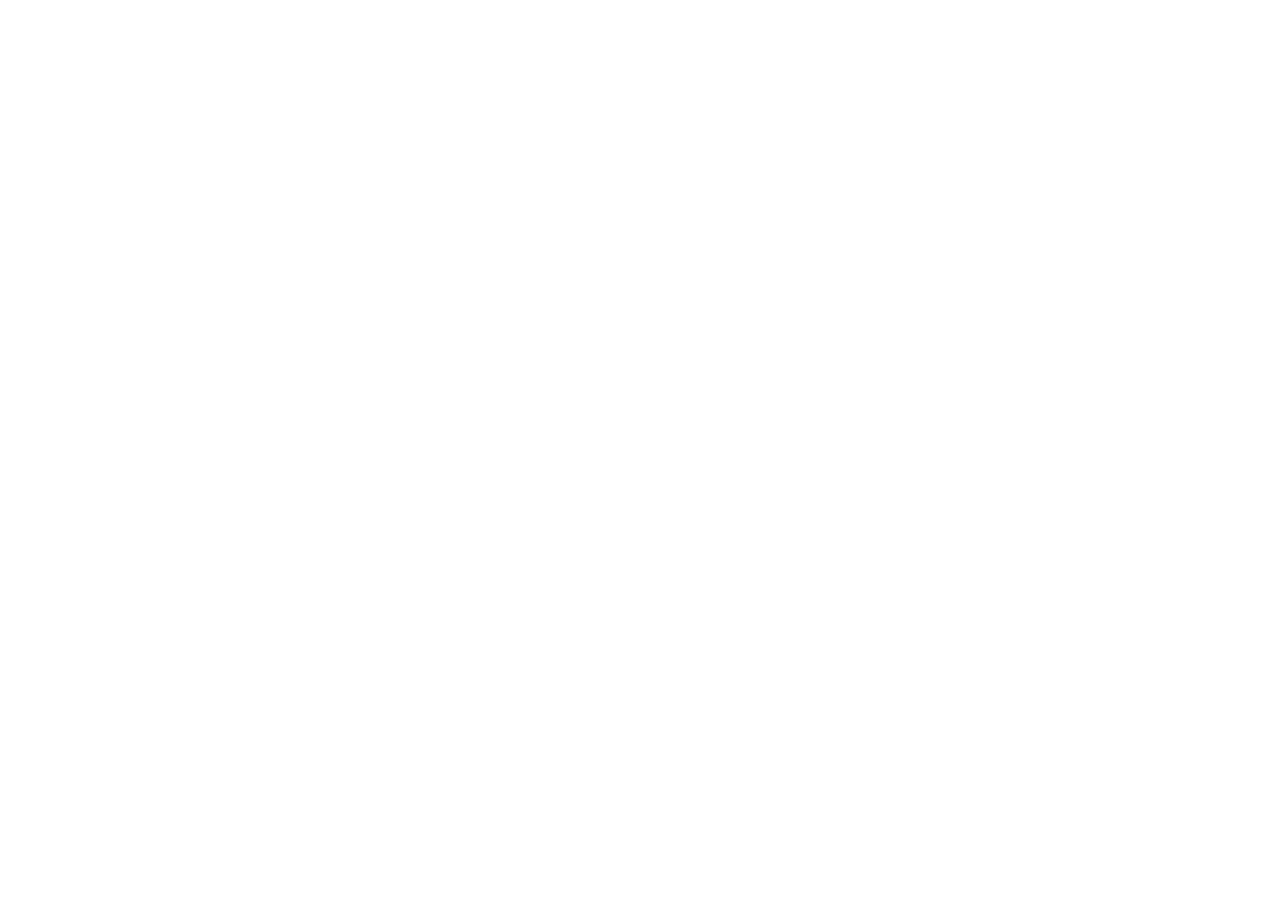
==== index.html @ 36754fdb "iniciando-projeto" ====
<!DOCTYPE html>
<html lang="en">
  <head>
    <meta charset="UTF-8">
    <meta name="viewport" content="width=device-width, initial-scale=1.0"> 
    <link rel="stylesheet" href="./styles.css">
    <link rel="preconnect" href="https://fonts.googleapis.com">
    <link rel="preconnect" href="https://fonts.gstatic.com" crossorigin>
    <link href="https://fonts.googleapis.com/css2?family=Outfit:wght@600;800;900&display=swap" rel="stylesheet">

    <title>Login Page</title>
  </head>

  <body>

  </body>

</html>
---- styles.css ----
* {
  box-sizing: border-box;
  margin: 0;
  padding: 0;
  font-family: 'Outfit', sans-serif;
}
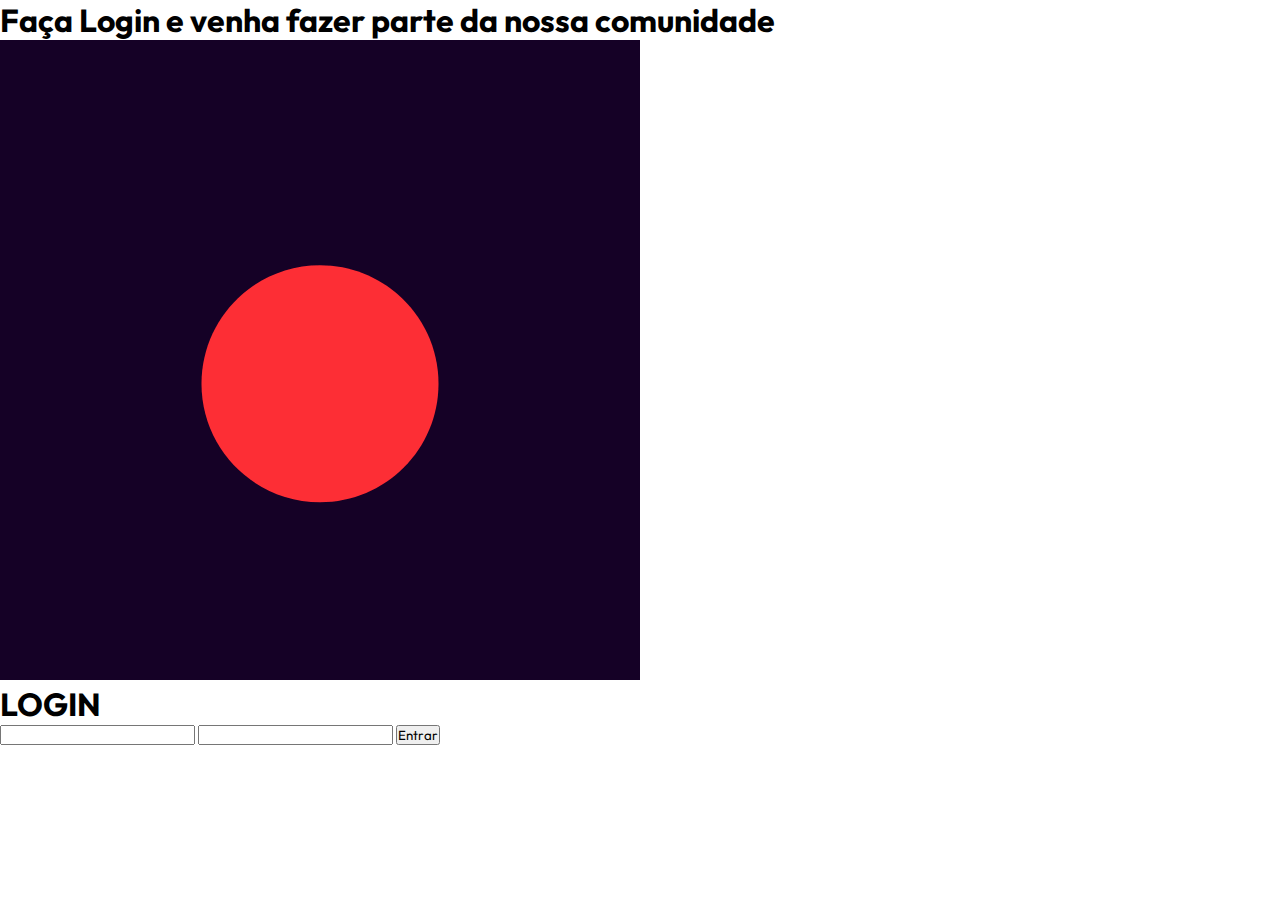
==== commit 06b28ac7: "estrutura-html" ====
--- a/index.html
+++ b/index.html
@@ -13,6 +13,35 @@
 
   <body>
 
+    <main>
+
+      <section>
+        <h1>Faça Login e venha fazer parte da nossa comunidade</h1>
+        <img src="/img/login.gif" alt="gif abstrato">
+      </section>
+
+      <section>
+
+        <form>
+
+          <h1>LOGIN</h1>
+
+          <label for="email">
+            <input type="email" >
+          </label>
+
+          <label for="password">
+            <input type="password" >
+          </label>
+
+          <button type="submit">Entrar</button>
+
+        </form>
+
+      </section>
+
+    </main>
+
   </body>
 
 </html>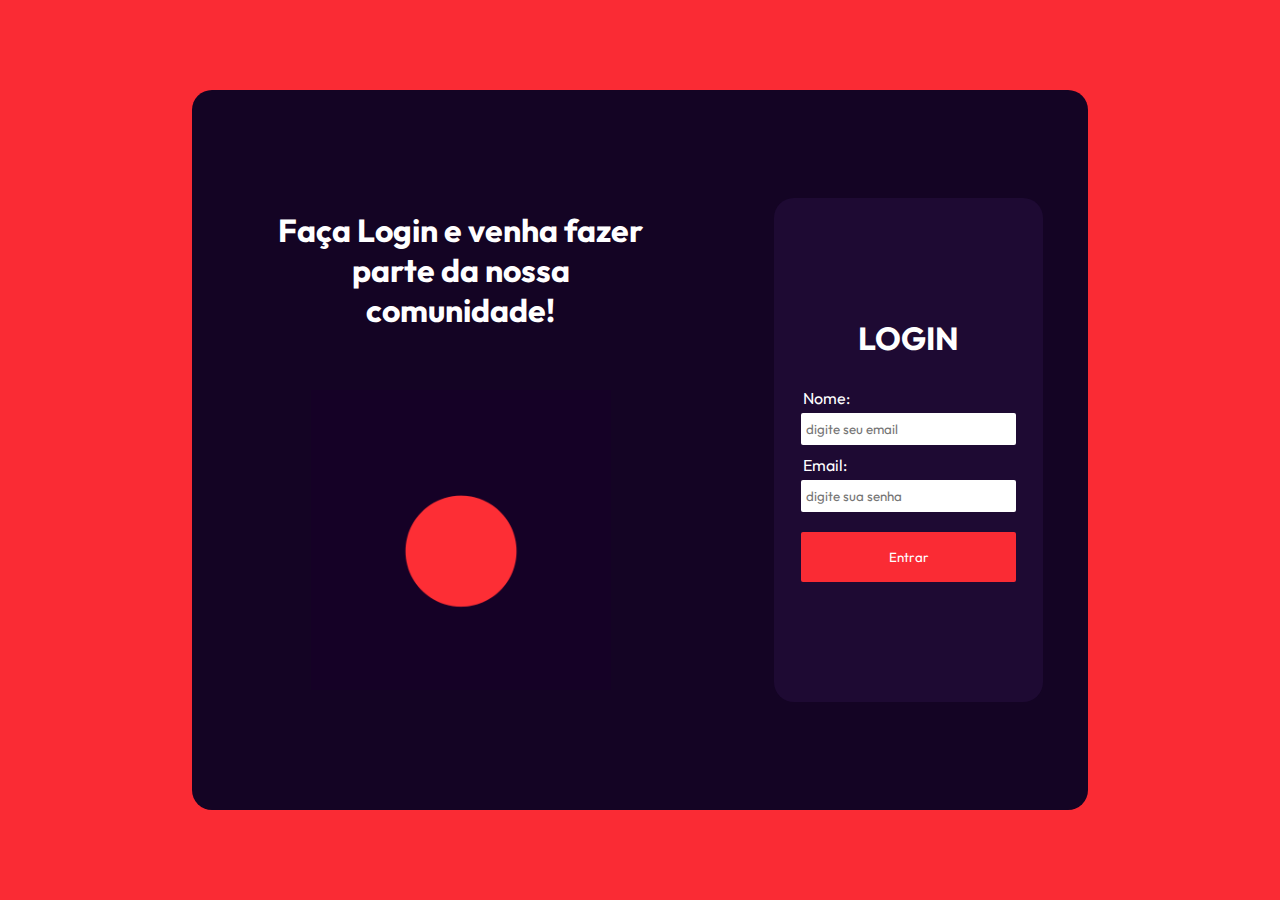
==== commit 9bd5ac57: "css-decidido" ====
--- a/index.html
+++ b/index.html
@@ -16,29 +16,27 @@
     <main>
 
       <section>
-        <h1>Faça Login e venha fazer parte da nossa comunidade</h1>
+        <h1>Faça Login e venha fazer parte da nossa comunidade!</h1>
         <img src="/img/login.gif" alt="gif abstrato">
       </section>
 
-      <section>
+      <form>
 
-        <form>
+        <h1>LOGIN</h1>
 
-          <h1>LOGIN</h1>
+        <label for="email">
+          <p>Nome:</p>
+          <input type="email" placeholder="digite seu email" >
+        </label>
 
-          <label for="email">
-            <input type="email" >
-          </label>
+        <label for="password">
+          <p>Email:</p>
+          <input type="password" placeholder="digite sua senha">
+        </label>
 
-          <label for="password">
-            <input type="password" >
-          </label>
+        <button type="submit">Entrar</button>
 
-          <button type="submit">Entrar</button>
-
-        </form>
-
-      </section>
+      </form>
 
     </main>
 
--- a/styles.css
+++ b/styles.css
@@ -3,4 +3,83 @@
   margin: 0;
   padding: 0;
   font-family: 'Outfit', sans-serif;
+  color: #ffffff;
 }
+
+body {
+  align-items: center;
+  background-color: #fa2b34;
+  display: flex;
+  justify-content: center;
+  width: 100%;
+  height: 100vh;
+}
+
+main {
+  align-items: center;
+  background-color: #140424;
+  border-radius: 20px;
+  display: flex;
+  justify-content: space-around;
+  height: 80%;
+  width: 70%;
+}
+
+img {
+  margin-top: 30px;
+  width: 300px;
+}
+
+section {
+  align-items: center;
+  display: flex;
+  flex-direction: column;
+  justify-content: space-around;
+  padding: 20px;
+  text-align: center;
+  width: 50%;
+}
+
+
+form {
+  align-items: center;
+  background-color: #1e0a33;
+  border-radius: 20px;
+  display: flex;
+  flex-direction: column;
+  justify-content: center;
+  height: 70%;
+  width: 30%;
+}
+
+label {
+  display: flex;
+  flex-direction: column;
+  margin-bottom: 10px;
+  width: 80%;
+}
+
+input {
+  border: none;
+  border-radius: 2px;
+  color: #140424;
+  margin-top: 5px;
+  padding: 8px 5px ;
+}
+
+h1 {
+  margin-bottom: 30px;
+}
+
+p {
+  margin-left: 2px;
+}
+
+button {
+  background-color: #fa2b34;
+  border: none;
+  border-radius: 2px;
+  height: 50px;
+  margin-top: 10px;
+  width: 80%;
+}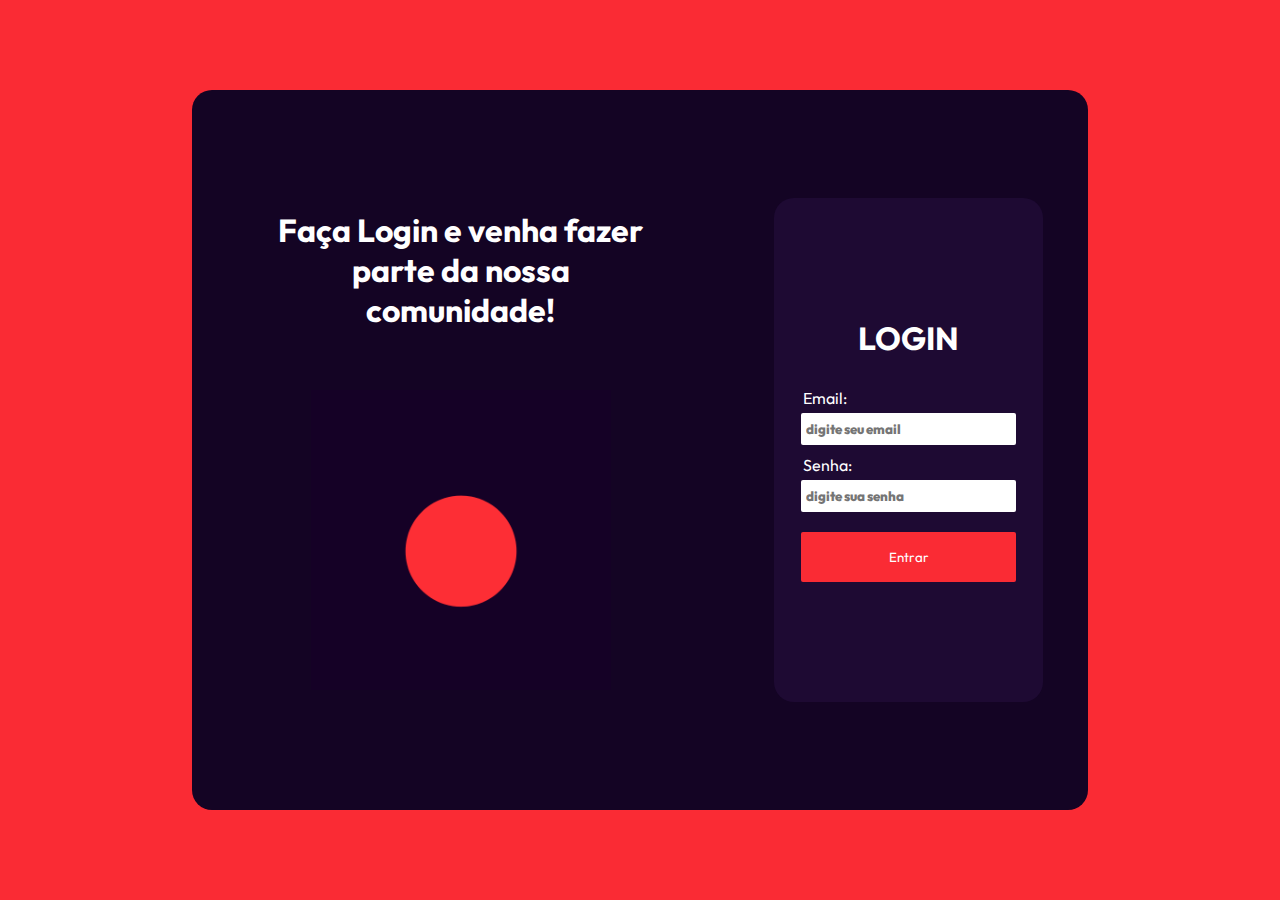
==== commit 91a74de4: "ajuste-input-names" ====
--- a/index.html
+++ b/index.html
@@ -25,12 +25,12 @@
         <h1>LOGIN</h1>
 
         <label for="email">
-          <p>Nome:</p>
+          <p>Email:</p>
           <input type="email" placeholder="digite seu email" >
         </label>
 
         <label for="password">
-          <p>Email:</p>
+          <p>Senha:</p>
           <input type="password" placeholder="digite sua senha">
         </label>
 
--- a/styles.css
+++ b/styles.css
@@ -1,9 +1,9 @@
 * {
   box-sizing: border-box;
+  color: #ffffff;
   margin: 0;
   padding: 0;
   font-family: 'Outfit', sans-serif;
-  color: #ffffff;
 }
 
 body {
@@ -63,6 +63,7 @@
   border: none;
   border-radius: 2px;
   color: #140424;
+  font-weight: 800;
   margin-top: 5px;
   padding: 8px 5px ;
 }
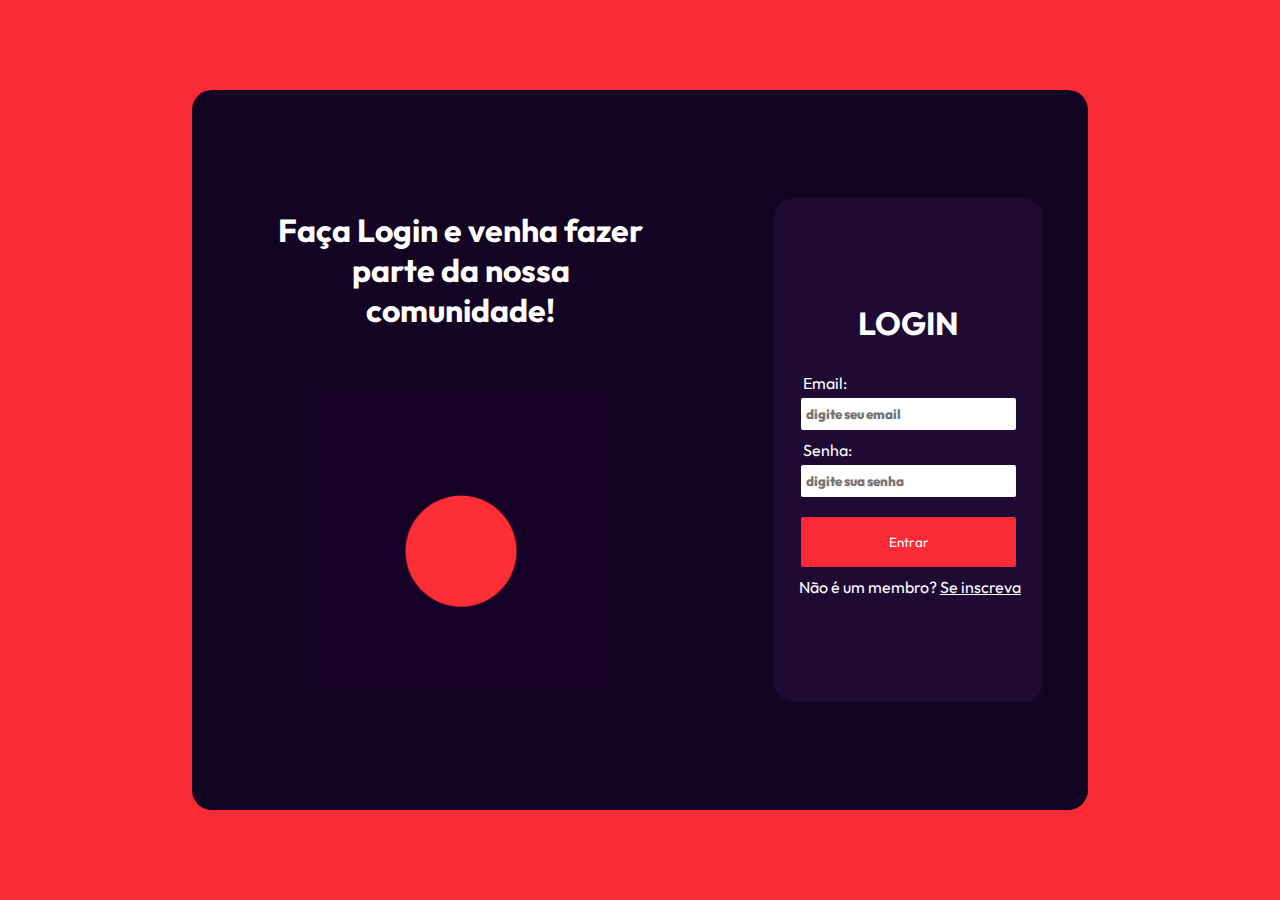
==== commit 6470156c: "add-validation-html" ====
--- a/index.html
+++ b/index.html
@@ -26,15 +26,17 @@
 
         <label for="email">
           <p>Email:</p>
-          <input type="email" placeholder="digite seu email" >
+          <input type="email" placeholder="digite seu email" required >
         </label>
 
         <label for="password">
           <p>Senha:</p>
-          <input type="password" placeholder="digite sua senha">
+          <input type="password" placeholder="digite sua senha" required>
         </label>
 
         <button type="submit">Entrar</button>
+
+        <p>Não é um membro? <a href="/index2.html"> Se inscreva </a></p>
 
       </form>
 
--- a/styles.css
+++ b/styles.css
@@ -34,7 +34,7 @@
   align-items: center;
   display: flex;
   flex-direction: column;
-  justify-content: space-around;
+  justify-content: center;
   padding: 20px;
   text-align: center;
   width: 50%;
@@ -80,7 +80,72 @@
   background-color: #fa2b34;
   border: none;
   border-radius: 2px;
+  cursor: pointer;
   height: 50px;
   margin-top: 10px;
+  margin-bottom: 10px;
   width: 80%;
-}+}
+
+@keyframes botao {
+
+  0% {
+    transform: scale(1);
+  }
+
+  100% {
+    transform: scale(1.05);
+  }
+}
+
+button:hover {
+  animation-name: botao;
+  animation-duration: 0.5s;
+  animation-timing-function: ease-in-out;
+  animation-iteration-count: infinite;
+  animation-direction: alternate;
+}
+
+#loader {
+  width: 100px;
+}
+
+/* 
+#voltar {
+  transform: scaleX(-1);
+  width: 25px;
+} */
+
+/* Responsividade Mobile */
+
+@media (max-width: 482px){
+
+  main {
+    background-image: url('/img/login.gif');
+    background-size: auto;
+    justify-content: center;
+    height: 90%;
+    width: 90%;
+  }
+
+  section {
+    display: none;
+  }
+
+  form {
+    height: 60%;
+    justify-content: center;
+    opacity: 0.9;
+    width: 80%;
+  }
+
+  .second-page {
+    display: flex;
+  }
+
+  #loader {
+    border-radius: 50%;
+    opacity: 0.9;
+  }
+}
+
